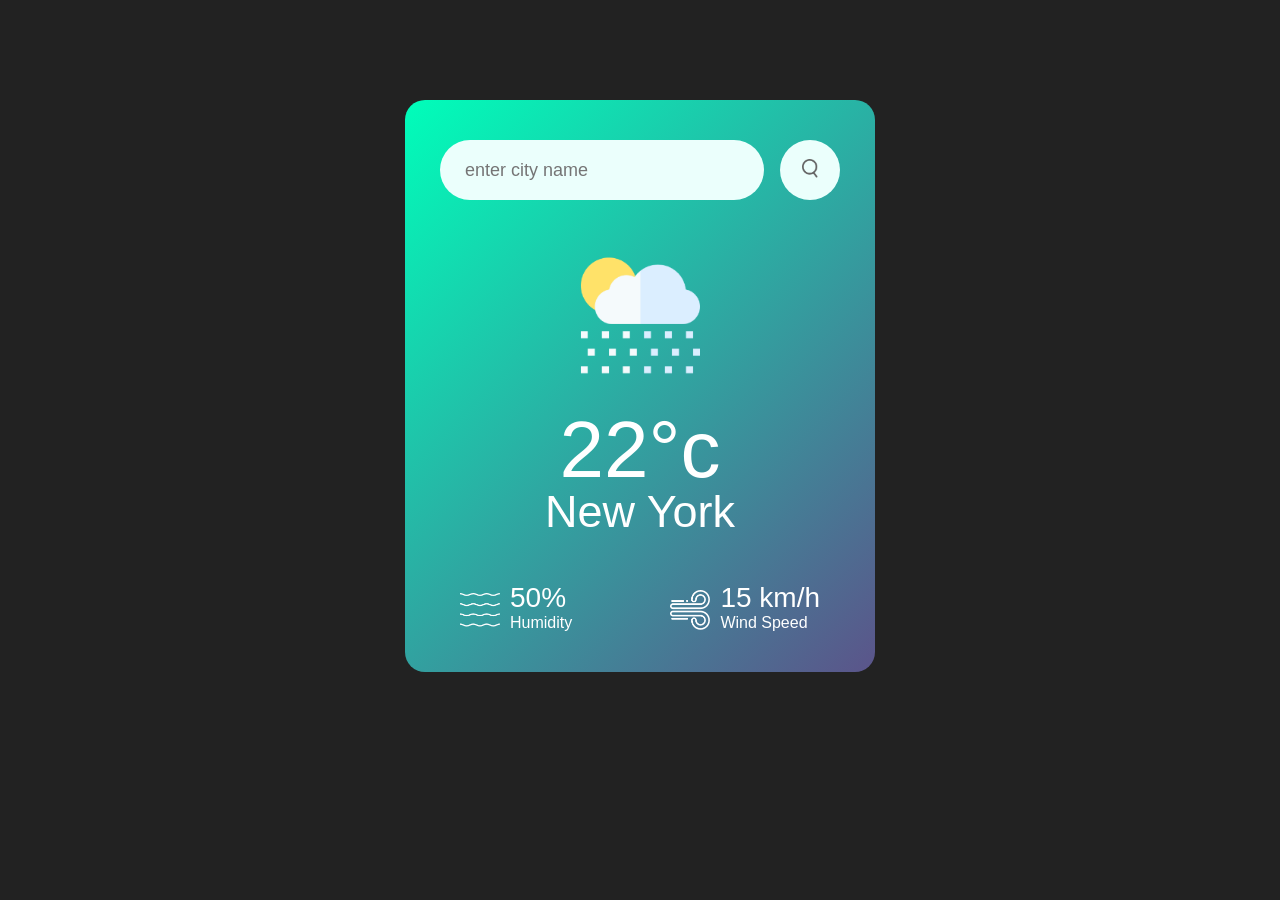
==== weather_app/index.html @ 51a15a2f "primeiro commit" ====
<!DOCTYPE html>
<html lang="pt-br">

<head>
    <meta charset="UTF-8">
    <meta name="viewport" content="width=device-width, initial-scale=1.0">
    <title>Document</title>
    <link rel="stylesheet" href="style.css">
</head>

<body>
    <div class="card">
        <div class="search">
            <input type="text" name="" id="" placeholder="enter city name" spellcheck="false">
            <button><img src="images/search.png"></button>
        </div>
        <div class="weather">
            <img src="images/rain.png" class="weather-icon">
            <h1 class="temp">22°c</h1>
            <h2 class="city">New York</h2>
            <div class="details">
                <div class="col">
                    <img src="images/humidity.png">
                    <div>
                        <p class="humidity">50%</p>
                        <p>Humidity</p>
                    </div>
                </div>
                <div class="col">
                    <img src="images/wind.png">
                    <div>
                        <p class="wind">15 km/h</p>
                        <p>Wind Speed</p>
                    </div>
                </div>
            </div>
        </div>
    </div>
</body>

</html>
---- weather_app/style.css ----
* {
    margin: 0;
    padding: 0;
    font-family: 'Poppins', sans-serif;
    box-sizing: border-box;
}

body {
    background: #222;
}

.card {
    width: 90%;
    max-width: 470px;
    background: linear-gradient(135deg, #00feba, #5b548a);
    color: #fff;
    margin: 100px auto 0;
    border-radius: 20px;
    padding: 40px 35px;
    text-align: center;
}

.search {
    width: 100%;
    display: flex;
    align-items: center;
    justify-content: space-between;
}

.search input {
    border: 0;
    outline: 0;
    background: #ebfffc;
    color: #555;
    padding: 10px 25px;
    height: 60px;
    border-radius: 30px;
    flex: 1;
    margin-right: 16px;
    font-size: 18px;
}

.search button {
    border: 0;
    outline: 0;
    background: #ebfffc;
    border-radius: 50%;
    width: 60px;
    height: 60px;
    cursor: pointer;
}

.search button img {
    width: 16px;
}

.weather-icon {
    width: 170px;
    margin-top: 30px;
}

.weather h1 {
    font-size: 80px;
    font-weight: 500;
}

.weather h2 {
    font-size: 45px;
    font-weight: 400;
    margin-top: -10px;
}

.details {
    display: flex;
    align-items: center;
    justify-content: space-between;
    padding: 0 20px;
    margin-top: 50px;
}

.col {
    display: flex;
    align-items: center;
    text-align: left;
}

.col img {
    width: 40px;
    margin-right: 10px;
}

.humidity, .wind{
    font-size: 28px;
    margin-top: -6px;
}
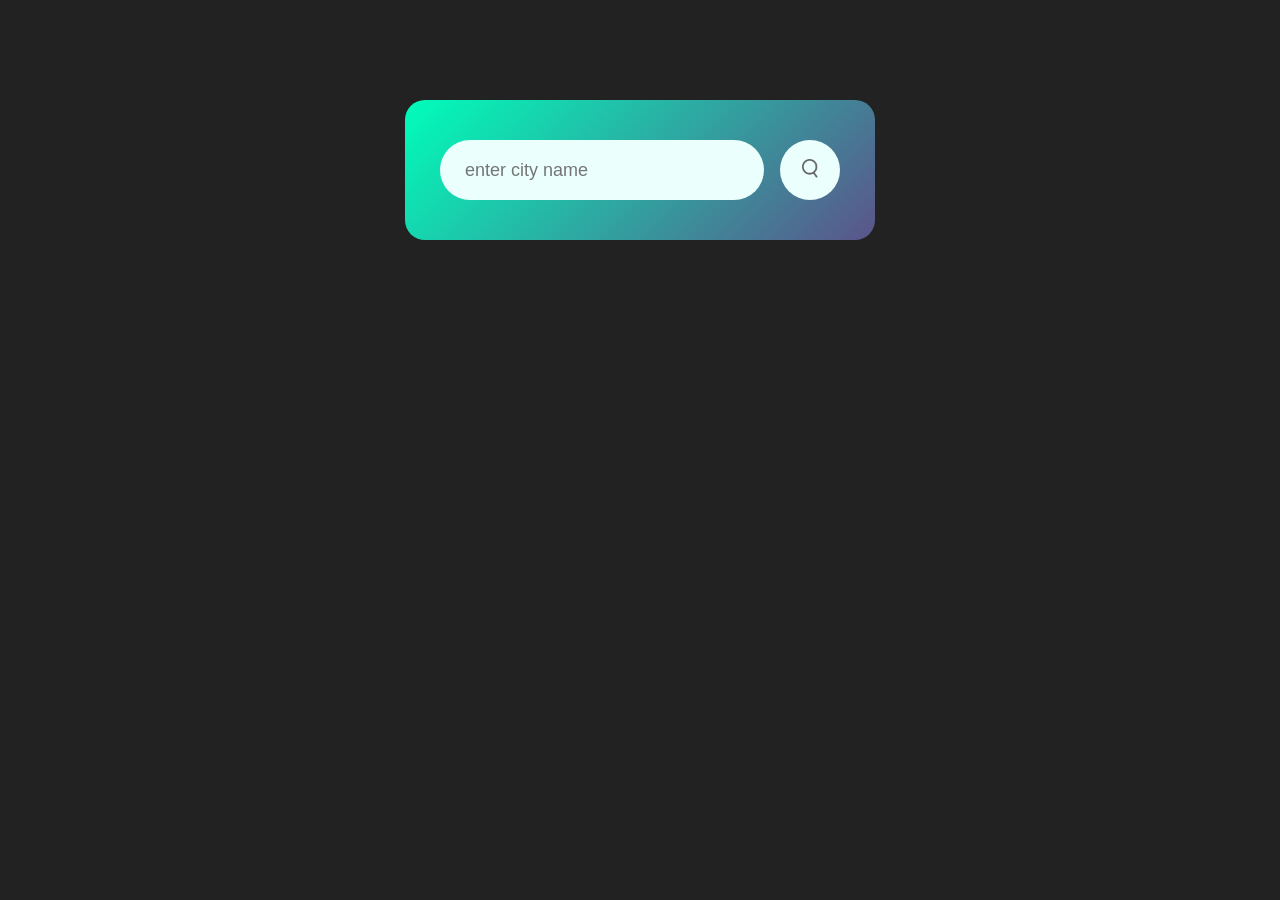
==== commit f7600799: "add error handling and styling for invalid city input in weather app" ====
--- a/weather_app/index.html
+++ b/weather_app/index.html
@@ -13,6 +13,9 @@
         <div class="search">
             <input type="text" name="" id="" placeholder="enter city name" spellcheck="false">
             <button><img src="images/search.png"></button>
+        </div>
+        <div class="error">
+            <p>Cidade inválida</p>
         </div>
         <div class="weather">
             <img src="images/rain.png" class="weather-icon">
@@ -36,6 +39,62 @@
             </div>
         </div>
     </div>
+
+    <script>
+
+        const apiKey = "e84ce3c5c9398e0015aece3a7859618d";
+        const apiUrl = "https://api.openweathermap.org/data/2.5/weather?units=metric&q=";
+
+        const searchBox = document.querySelector(".search input");
+        const searchBtn = document.querySelector(".search button");
+        const weatherIcon = document.querySelector(".weather-icon");
+
+        async function checkWeather(city) {
+            const response = await fetch(apiUrl + city + `&appid=${apiKey}`);
+
+            if (response.status == 404) {
+                document.querySelector(".error").style.display = "block";
+                document.querySelector(".weather").style.diplay = "none";
+            } else {
+                var data = await response.json();
+
+                document.querySelector(".city").innerHTML = data.name;
+                document.querySelector(".temp").innerHTML = Math.round(data.main.temp) + "°c";
+                document.querySelector(".humidity").innerHTML = data.main.humidity + "%";
+                document.querySelector(".wind").innerHTML = data.wind.speed + " km/h";
+
+                if (data.weather[0].main == "Clouds") {
+                    weatherIcon.src = "images/clouds.png";
+                }
+                else if (data.weather[0].main == "Clear") {
+                    weatherIcon.src = "images/clear.png";
+                }
+                else if (data.weather[0].main == "Rain") {
+                    weatherIcon.src = "images/rain.png";
+                }
+                else if (data.weather[0].main == "Drizzle") {
+                    weatherIcon.src = "images/drizzle.png";
+                }
+                else if (data.weather[0].main == "Mist") {
+                    weatherIcon.src = "images/mist.png";
+                }
+
+                document.querySelector(".weather").style.display = "block";
+                document.querySelector(".error").style.display = "none";
+            }
+
+
+        }
+
+        searchBtn.addEventListener("click", () => {
+            checkWeather(searchBox.value);
+        })
+
+
+    </script>
+
+
+
 </body>
 
 </html>
--- a/weather_app/style.css
+++ b/weather_app/style.css
@@ -92,4 +92,16 @@
 .humidity, .wind{
     font-size: 28px;
     margin-top: -6px;
+}
+
+.weather {
+    display: none;
+}
+
+.error {
+    text-align: left;
+    margin-left: 10px;
+    margin-top: 10px;
+    font-size: 14px;
+    display: none;
 }
